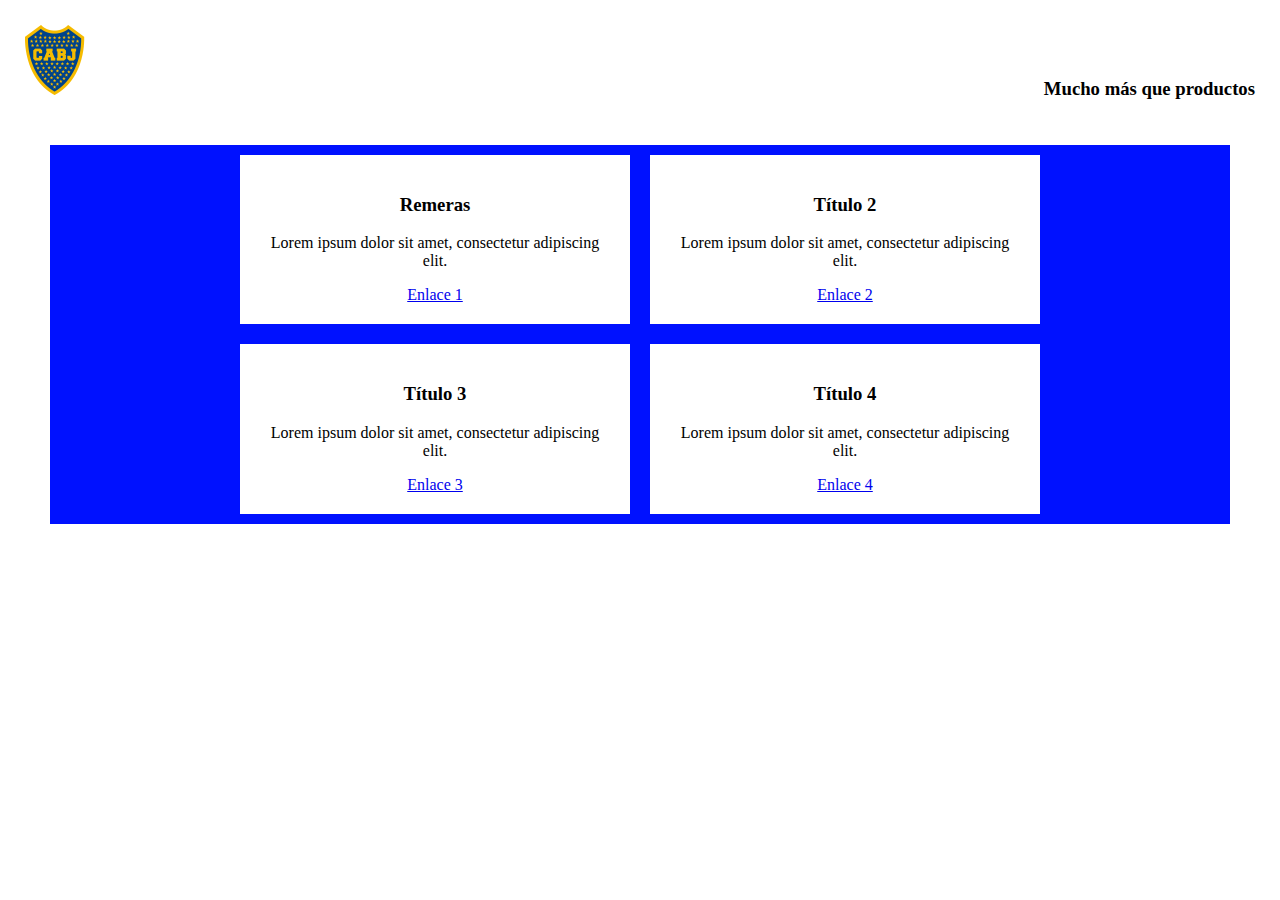
==== index2.html @ 4596a8d8 "tp6" ====
</head>
<link rel="stylesheet" href="estilo.css">
<body>
   <header>
       <div class="container-image">
           <img src="assets.img/logo-boca.png" alt="Imagen de Producto">
       </div>
       <div>
           <h3 class="container-title">Mucho más que productos</h3>
       </div>
   </header>
   <main class="container">
       <div class="box">
           <img src="https://picsum.photos/200" alt="">
           <h3>Remeras</h3>
           <p>Lorem ipsum dolor sit amet, consectetur adipiscing elit.</p>
           <a href="#">Enlace 1</a>
       </div>
       <div class="box">
           <img src="https://picsum.photos/200" alt="">
           <h3>Título 2</h3>
           <p>Lorem ipsum dolor sit amet, consectetur adipiscing elit.</p>
           <a href="#">Enlace 2</a>
       </div>
       <div class="box">
           <img src="https://picsum.photos/200" alt="">
           <h3>Título 3</h3>
           <p>Lorem ipsum dolor sit amet, consectetur adipiscing elit.</p>
           <a href="#">Enlace 3</a>
       </div>
       <div class="box">
           <img src="https://picsum.photos/200" alt="">
           <h3>Título 4</h3>
           <p>Lorem ipsum dolor sit amet, consectetur adipiscing elit.</p>
           <a href="#">Enlace 4</a>
       </div>
   </main>
</body>
</html>
---- estilo.css ----
body {
    background-color: #ffffff;
    margin: 0;
    padding: 0;
}

.container {
    /* Podés visitar: https://developer.mozilla.org/es/docs/Learn/CSS/CSS_layout/Flexbox#el_modelo_flexible para entender el modelo Flexbox */
    display: flex; /* Establece el contenedor como un contenedor flex */
    flex-wrap: wrap; /* Permite que los elementos se envuelvan en líneas adicionales si no hay suficiente espacio */
    justify-content: center; /* Centra los elementos a lo largo del eje principal horizontal */
    align-items: center; /* Centra los elementos a lo largo del eje secundario vertical */
    background-color: #0011ff;
    margin: 0 50px;/* Margen a la derecha y a la izquierda. El valor 0 es para el margen superior e inferior */

}

header {
    display: flex; /* Establece el encabezado como un contenedor flex */
    align-items: baseline; /* Alinea los elementos del encabezado a lo largo de la línea de base */
    justify-content: space-between; /* Distribuye los elementos del encabezado de manera uniforme a lo largo del eje principal horizontal */
    padding: 25px;
}
.container-title {
    width: 100%;
    text-align: center;
    margin-bottom: 20px;
}

.container-image {
    text-align: center;
    margin-bottom: 20px;
}

.box {
    width: 350px;
    padding: 20px;
    background-color: #ffffff;
    margin: 10px;
    text-align: center;
}
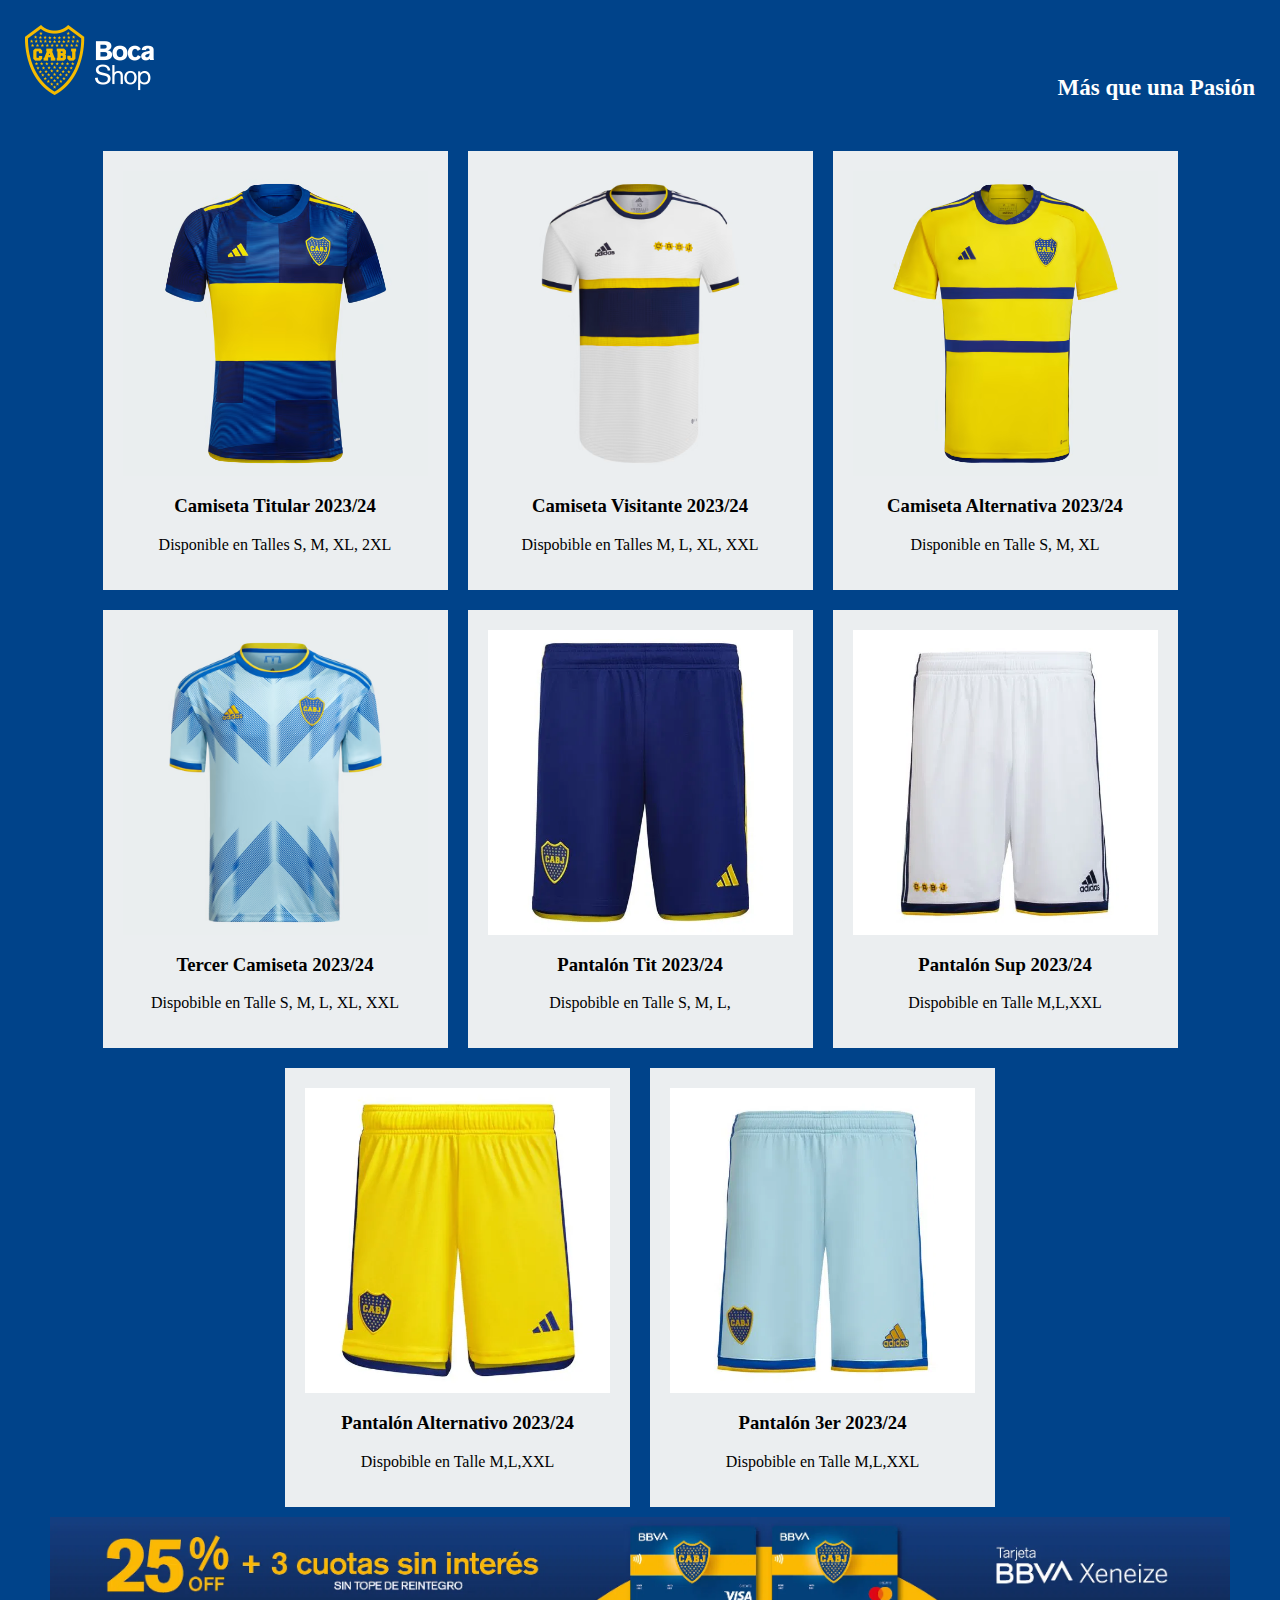
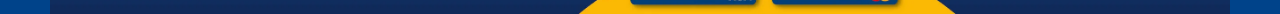
==== commit e467a9eb: "TP6ASSS" ====
--- a/index2.html
+++ b/index2.html
@@ -1,39 +1,75 @@
 </head>
 <link rel="stylesheet" href="estilo.css">
+
 <body>
-   <header>
-       <div class="container-image">
-           <img src="assets.img/logo-boca.png" alt="Imagen de Producto">
-       </div>
-       <div>
-           <h3 class="container-title">Mucho más que productos</h3>
-       </div>
-   </header>
-   <main class="container">
-       <div class="box">
-           <img src="https://picsum.photos/200" alt="">
-           <h3>Remeras</h3>
-           <p>Lorem ipsum dolor sit amet, consectetur adipiscing elit.</p>
-           <a href="#">Enlace 1</a>
-       </div>
-       <div class="box">
-           <img src="https://picsum.photos/200" alt="">
-           <h3>Título 2</h3>
-           <p>Lorem ipsum dolor sit amet, consectetur adipiscing elit.</p>
-           <a href="#">Enlace 2</a>
-       </div>
-       <div class="box">
-           <img src="https://picsum.photos/200" alt="">
-           <h3>Título 3</h3>
-           <p>Lorem ipsum dolor sit amet, consectetur adipiscing elit.</p>
-           <a href="#">Enlace 3</a>
-       </div>
-       <div class="box">
-           <img src="https://picsum.photos/200" alt="">
-           <h3>Título 4</h3>
-           <p>Lorem ipsum dolor sit amet, consectetur adipiscing elit.</p>
-           <a href="#">Enlace 4</a>
-       </div>
-   </main>
+    <header>
+        <div class="container-image">
+            <img src="assets.img/logo-boca.png" alt="Boca shop">
+        </div>
+        <div>
+            <h1 class="h1b">Más que una Pasión</h1>
+        </div>
+    </header>
+    <main >
+
+        <section class="container">
+
+
+            <div class="box">
+                <img class="img" src="assets.img/remera1.avif" alt="">
+                <h3>Camiseta Titular 2023/24</h3>
+                <p>Disponible en Talles S, M, XL, 2XL</p>
+    
+            </div>
+            <div class="box">
+                <img class="img" src="assets.img/cami5.avif" alt="">
+                <h3>Camiseta Visitante 2023/24</h3>
+                <p>Dispobible en Talles M, L, XL, XXL</p>
+    
+            </div>
+            <div class="box">
+                <img class="img" src="assets.img/cami2.avif" alt="">
+                <h3>Camiseta Alternativa 2023/24 </h3>
+                <p>Disponible en Talle S, M, XL</p>
+            </div>
+            <div class="box">
+                <img class="img" src="assets.img/cami4.avif" alt="">
+                <h3>Tercer Camiseta 2023/24</h3>
+                <p>Dispobible en Talle S, M, L, XL, XXL</p>
+            </div>
+            <div class="box">
+                <img class="img" src="assets.img/pant1.webp" alt="">
+                <h3>Pantalón Tit 2023/24</h3>
+                <p>Dispobible en Talle S, M, L,</p>
+            </div>
+            <div class="box">
+                <img class="img" src="assets.img/pant4.webp" alt="">
+                <h3>Pantalón Sup 2023/24</h3>
+                <p>Dispobible en Talle M,L,XXL</p>
+            </div>
+            <div class="box">
+                <img class="img" src="assets.img/pant2.webp" alt="">
+                <h3>Pantalón Alternativo 2023/24</h3>
+                <p>Dispobible en Talle M,L,XXL</p>
+            </div>
+            <div class="box">
+                <img class="img" src="assets.img/pant3.webp" alt="">
+                <h3>Pantalón 3er 2023/24</h3>
+                <p>Dispobible en Talle M,L,XXL</p>
+            </div>
+
+        </section>
+
+
+        <section class="idp">
+            <img src="assets.img/BocaShop2020-TX_25_BannerD.webp" alt="" width="100%">
+
+        </section>
+
+
+
+
+    </main>
 </body>
-</html>
+
+</html>--- a/estilo.css
+++ b/estilo.css
@@ -1,26 +1,35 @@
 body {
-    background-color: #ffffff;
+    background-color: #00438a;
     margin: 0;
     padding: 0;
 }
 
 .container {
     /* Podés visitar: https://developer.mozilla.org/es/docs/Learn/CSS/CSS_layout/Flexbox#el_modelo_flexible para entender el modelo Flexbox */
-    display: flex; /* Establece el contenedor como un contenedor flex */
-    flex-wrap: wrap; /* Permite que los elementos se envuelvan en líneas adicionales si no hay suficiente espacio */
-    justify-content: center; /* Centra los elementos a lo largo del eje principal horizontal */
-    align-items: center; /* Centra los elementos a lo largo del eje secundario vertical */
-    background-color: #0011ff;
-    margin: 0 50px;/* Margen a la derecha y a la izquierda. El valor 0 es para el margen superior e inferior */
+    display: flex;
+    /* Establece el contenedor como un contenedor flex */
+    flex-wrap: wrap;
+    /* Permite que los elementos se envuelvan en líneas adicionales si no hay suficiente espacio */
+    justify-content: center;
+    /* Centra los elementos a lo largo del eje principal horizontal */
+    align-items: center;
+    /* Centra los elementos a lo largo del eje secundario vertical */
+    background-color: #00438a;
+    margin: 0 50px;
+    /* Margen a la derecha y a la izquierda. El valor 0 es para el margen superior e inferior */
 
 }
 
 header {
-    display: flex; /* Establece el encabezado como un contenedor flex */
-    align-items: baseline; /* Alinea los elementos del encabezado a lo largo de la línea de base */
-    justify-content: space-between; /* Distribuye los elementos del encabezado de manera uniforme a lo largo del eje principal horizontal */
+    display: flex;
+    /* Establece el encabezado como un contenedor flex */
+    align-items: baseline;
+    /* Alinea los elementos del encabezado a lo largo de la línea de base */
+    justify-content: space-between;
+    /* Distribuye los elementos del encabezado de manera uniforme a lo largo del eje principal horizontal */
     padding: 25px;
 }
+
 .container-title {
     width: 100%;
     text-align: center;
@@ -33,10 +42,25 @@
 }
 
 .box {
-    width: 350px;
+    width: 305px;
     padding: 20px;
-    background-color: #ffffff;
+    background-color: #ebeef0;
     margin: 10px;
     text-align: center;
 }
 
+.img {
+    width: 100%;
+}
+
+.h1b {
+    justify-content: center;
+    color: #ffffff;
+    font-family: Georgia, 'Times New Roman', Times, serif;
+    font-size: 23;
+}
+.idp{
+    display: flex;
+    justify-content: center;
+    margin: 0 50px;
+  }
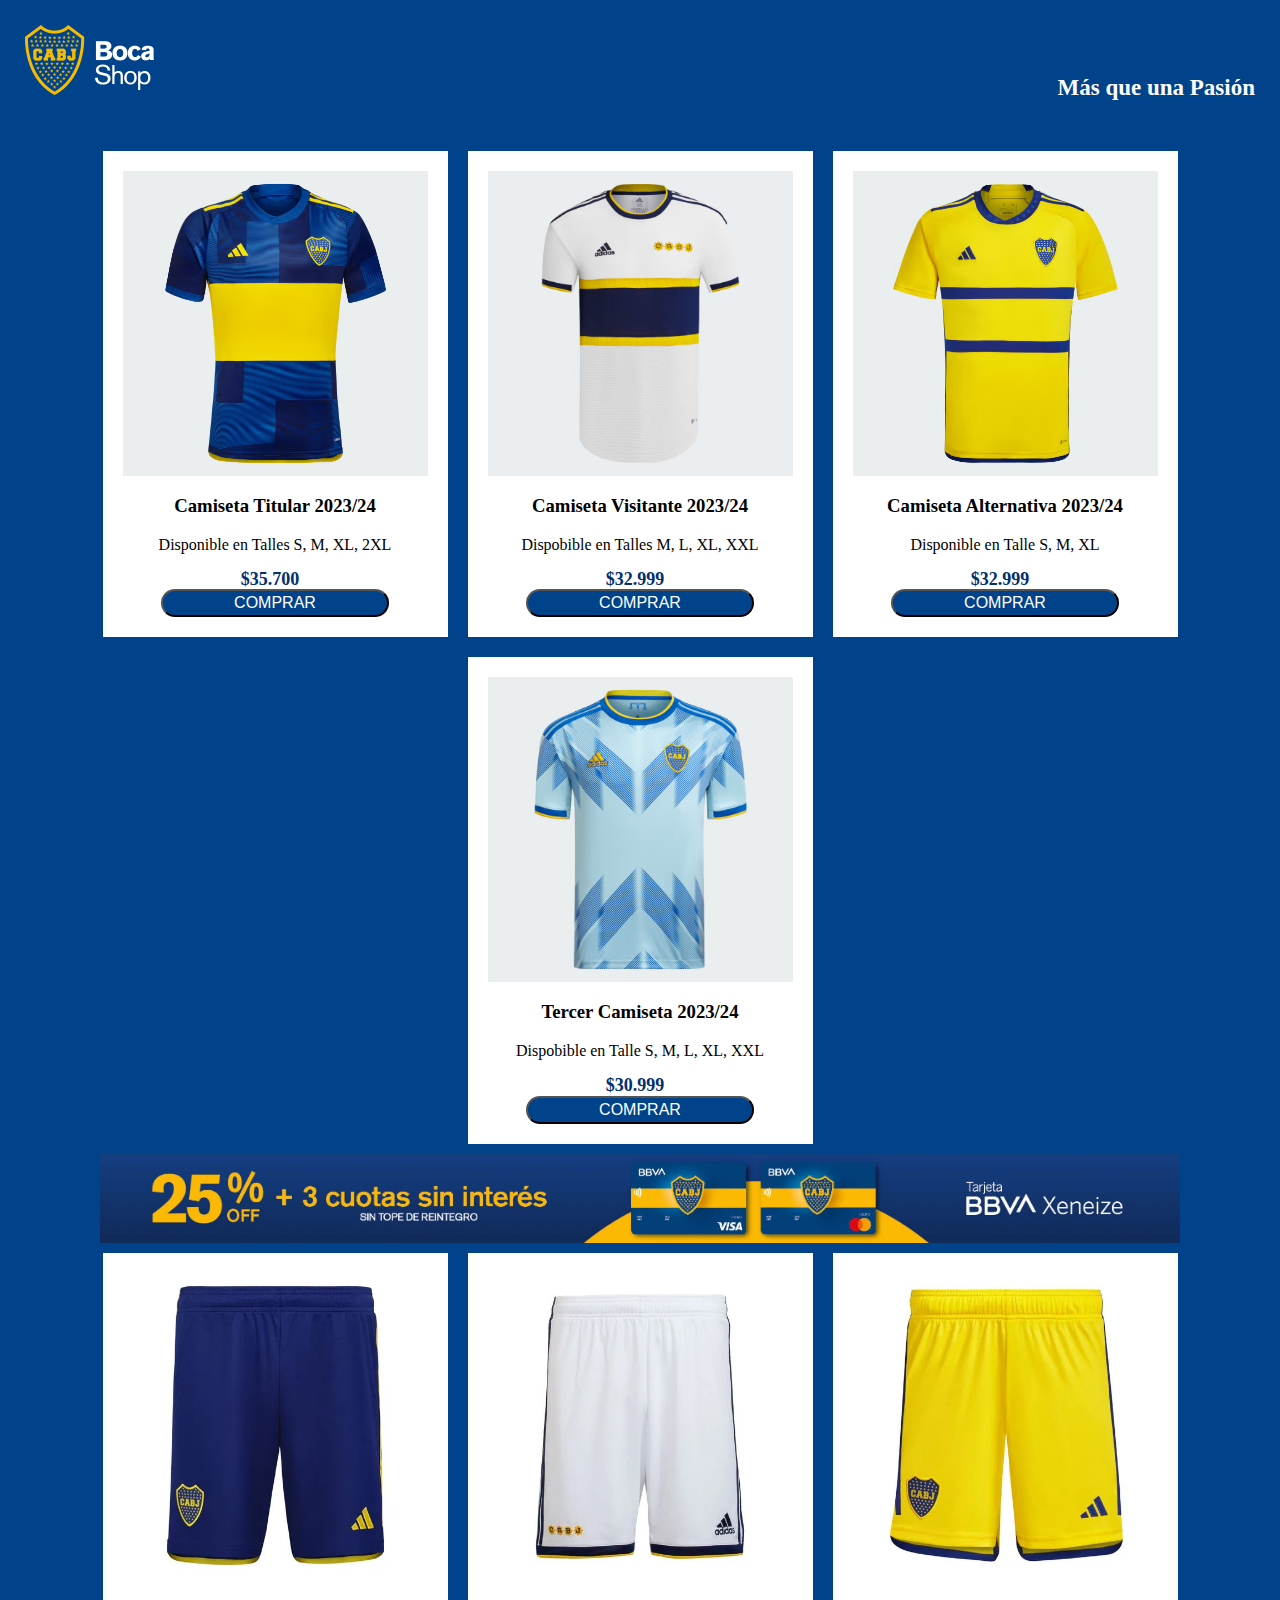
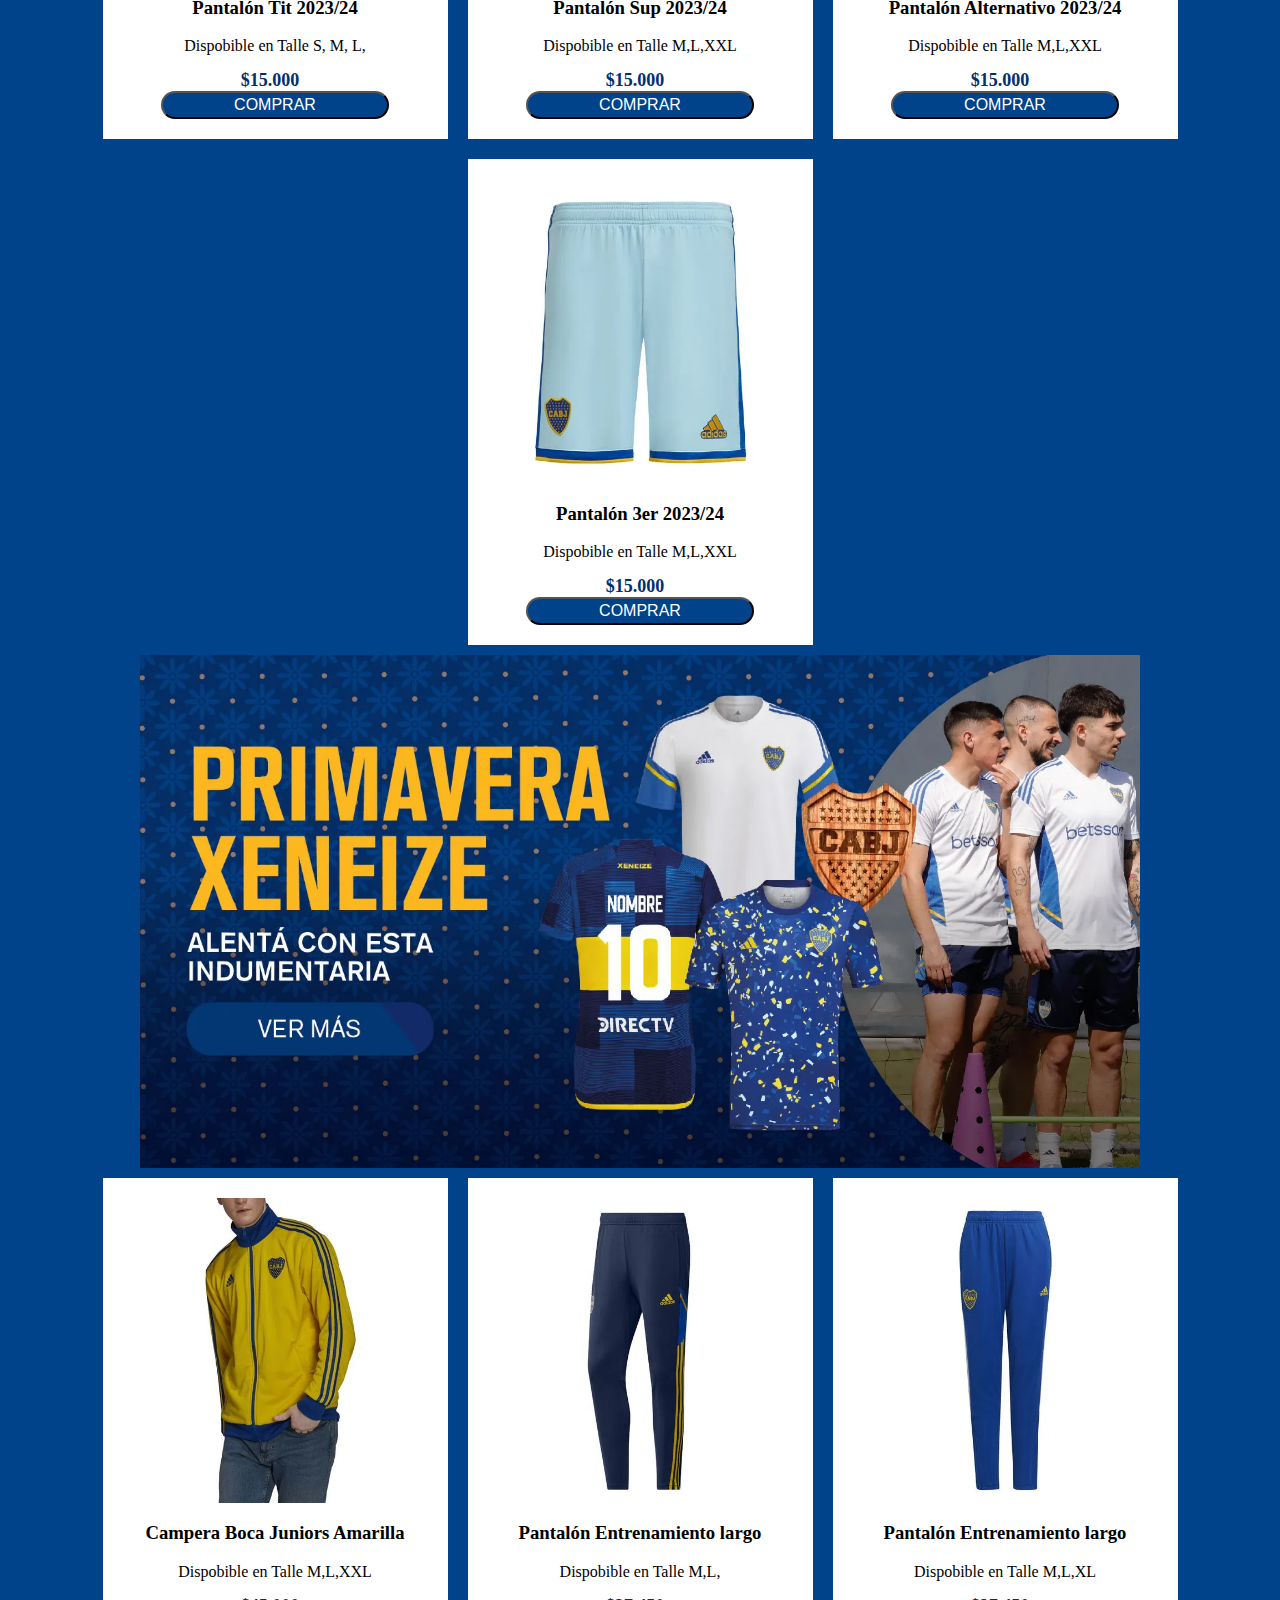
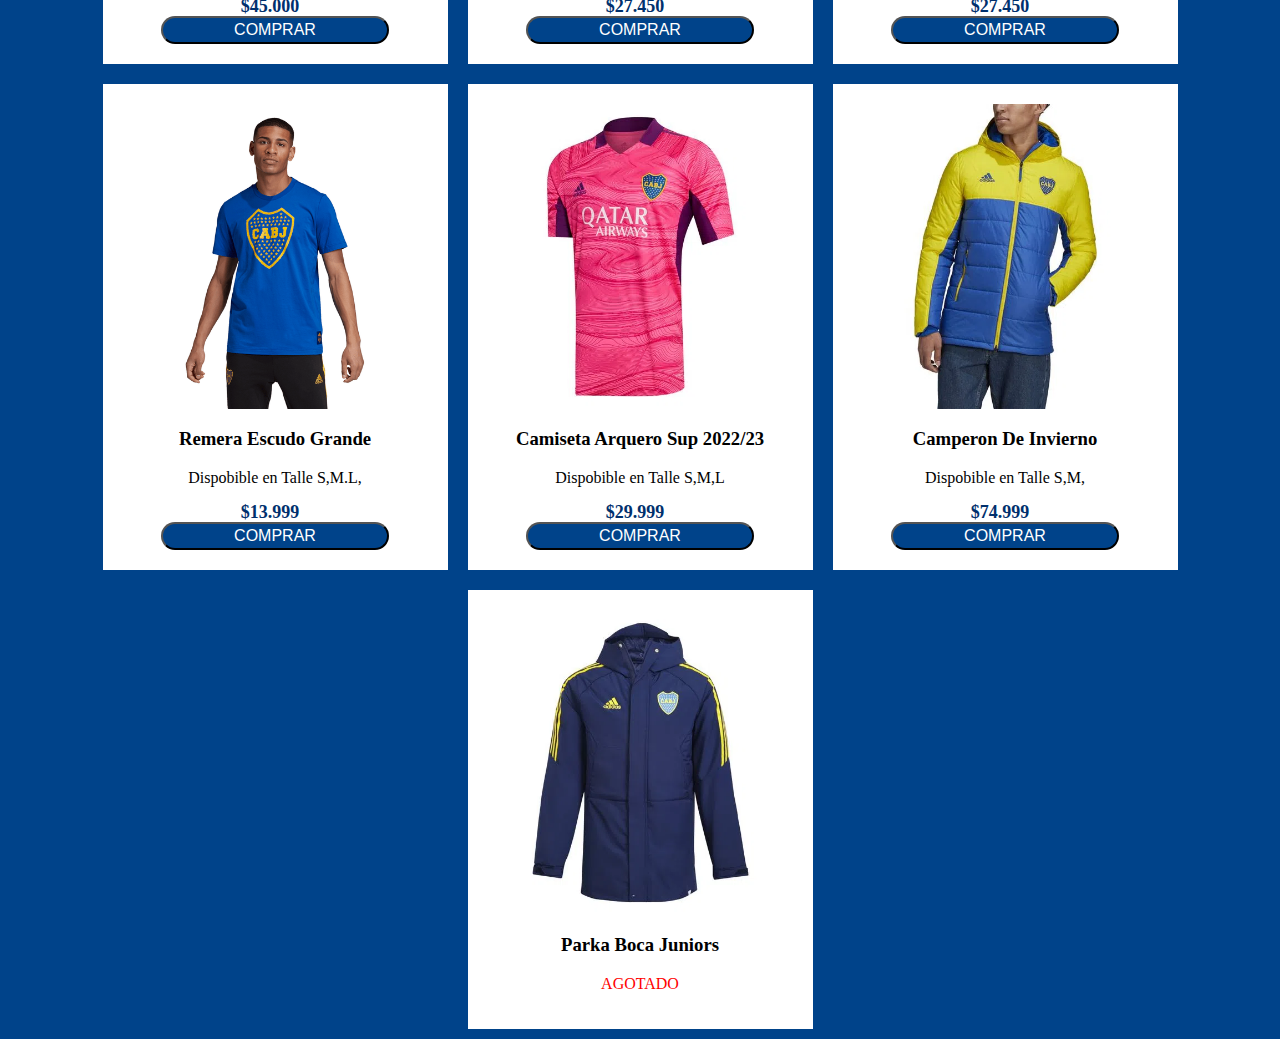
==== commit bc717365: "6 CASI" ====
--- a/index2.html
+++ b/index2.html
@@ -1,5 +1,6 @@
 </head>
 <link rel="stylesheet" href="estilo.css">
+<title>Boca Shop</title>
 
 <body>
     <header>
@@ -10,7 +11,8 @@
             <h1 class="h1b">Más que una Pasión</h1>
         </div>
     </header>
-    <main >
+    <main>
+
 
         <section class="container">
 
@@ -19,56 +21,178 @@
                 <img class="img" src="assets.img/remera1.avif" alt="">
                 <h3>Camiseta Titular 2023/24</h3>
                 <p>Disponible en Talles S, M, XL, 2XL</p>
-    
+                <div>
+                    <span class="precio">$35.700</span>
+                </div>
+                <div>
+                    <button class="boton1">comprar</button>
+                </div>
             </div>
             <div class="box">
                 <img class="img" src="assets.img/cami5.avif" alt="">
                 <h3>Camiseta Visitante 2023/24</h3>
                 <p>Dispobible en Talles M, L, XL, XXL</p>
-    
+                <div>
+                    <span class="precio">$32.999</span>
+                </div>
+                <div>
+                    <button class="boton1">comprar</button>
+                </div>
             </div>
             <div class="box">
                 <img class="img" src="assets.img/cami2.avif" alt="">
                 <h3>Camiseta Alternativa 2023/24 </h3>
                 <p>Disponible en Talle S, M, XL</p>
+                <div>
+                    <span class="precio">$32.999</span>
+                </div>
+                <div>
+                    <button class="boton1">comprar</button>
+                </div>
             </div>
             <div class="box">
                 <img class="img" src="assets.img/cami4.avif" alt="">
                 <h3>Tercer Camiseta 2023/24</h3>
                 <p>Dispobible en Talle S, M, L, XL, XXL</p>
+                <div>
+                    <span class="precio">$30.999</span>
+                </div>
+                <div>
+                    <button class="boton1">comprar</button>
+                </div>
             </div>
+            <section class="idp">
+                <img src="assets.img/BocaShop2020-TX_25_BannerD.webp" alt="" width="100%">
+
+            </section>
             <div class="box">
                 <img class="img" src="assets.img/pant1.webp" alt="">
                 <h3>Pantalón Tit 2023/24</h3>
                 <p>Dispobible en Talle S, M, L,</p>
+                <div>
+                    <span class="precio">$15.000</span>
+                </div>
+                <div>
+                    <button class="boton1">comprar</button>
+                </div>
             </div>
             <div class="box">
                 <img class="img" src="assets.img/pant4.webp" alt="">
                 <h3>Pantalón Sup 2023/24</h3>
                 <p>Dispobible en Talle M,L,XXL</p>
+                <div>
+                    <span class="precio">$15.000</span>
+                </div>
+                <div>
+                    <button class="boton1">comprar</button>
+                </div>
             </div>
             <div class="box">
                 <img class="img" src="assets.img/pant2.webp" alt="">
                 <h3>Pantalón Alternativo 2023/24</h3>
                 <p>Dispobible en Talle M,L,XXL</p>
+                <div>
+                    <span class="precio">$15.000</span>
+                </div>
+                <div>
+                    <button class="boton1">comprar</button>
+                </div>
             </div>
             <div class="box">
                 <img class="img" src="assets.img/pant3.webp" alt="">
                 <h3>Pantalón 3er 2023/24</h3>
                 <p>Dispobible en Talle M,L,XXL</p>
+                <div>
+                    <span class="precio">$15.000</span>
+                </div>
+                <div>
+                    <button class="boton1">comprar</button>
+                </div>
             </div>
 
         </section>
 
-
         <section class="idp">
-            <img src="assets.img/BocaShop2020-TX_25_BannerD.webp" alt="" width="100%">
+            <img src="assets.img/EQUIPATE.webp" alt="" width="1000px">
 
         </section>
+        <section class="container">
+            <div class="box">
+                <img class="img" src="assets.img/campera.webp" alt="">
+                <h3>Campera Boca Juniors Amarilla</h3>
+                <p>Dispobible en Talle M,L,XXL</p>
+                <div>
+                    <span class="precio">$45.000</span>
+                </div>
+                <div>
+                    <button class="boton1">comprar</button>
+                </div>
+            </div>
+            <div class="box">
+                <img class="img" src="assets.img/largo.webp" alt="">
+                <h3>Pantalón Entrenamiento largo</h3>
+                <p>Dispobible en Talle M,L,</p>
+                <div>
+                    <span class="precio">$27.450</span>
+                </div>
+                <div>
+                    <button class="boton1">comprar</button>
+                </div>
+            </div>
+            <div class="box">
+                <img class="img" src="assets.img/pannt2.webp" alt="">
+                <h3>Pantalón Entrenamiento largo</h3>
+                <p>Dispobible en Talle M,L,XL</p>
+                <div>
+                    <span class="precio">$27.450</span>
+                </div>
+                <div>
+                    <button class="boton1">comprar</button>
+                </div>
+            </div>
+            <div class="box">
+                <img class="img" src="assets.img/remeriya.png" alt="">
+                <h3>Remera Escudo Grande</h3>
+                <p>Dispobible en Talle S,M.L,</p>
+                <div>
+                    <span class="precio">$13.999</span>
+                </div>
+                <div>
+                    <button class="boton1">comprar</button>
+                </div>
 
-
-
-
+            </div>
+            <div class="box">
+                <img class="img" src="assets.img/remera2.webp" alt="">
+                <h3>Camiseta Arquero Sup 2022/23</h3>
+                <p>Dispobible en Talle S,M,L</p>
+                <div>
+                    <span class="precio">$29.999</span>
+                </div>
+                <div>
+                    <button class="boton1">comprar</button>
+                </div>
+            </div>
+            <div class="box">
+                <img class="img" src="assets.img/camperon.webp" alt="">
+                <h3>Camperon De Invierno</h3>
+                <p>Dispobible en Talle S,M,</p>
+                <div>
+                    <span class="precio">$74.999</span>
+                </div>
+                <div>
+                    <button class="boton1">comprar</button>
+                </div>
+            </div>
+            <div class="box">
+                <img class="img" src="assets.img/parka.webp" alt="">
+                <h3>Parka Boca Juniors</h3>
+                <div>
+                    <span><p class="p">AGOTADO</p></span>
+                </div>
+                
+        </section>
+        </section>
     </main>
 </body>
 
--- a/estilo.css
+++ b/estilo.css
@@ -44,7 +44,7 @@
 .box {
     width: 305px;
     padding: 20px;
-    background-color: #ebeef0;
+    background-color: #ffffff;
     margin: 10px;
     text-align: center;
 }
@@ -64,3 +64,23 @@
     justify-content: center;
     margin: 0 50px;
   }
+.boton1{
+    width: 228px;
+    color: white;
+    background-color: #00438a;
+    padding: 3px;
+    border-radius: 24px;
+    font-size: 1em;
+    text-transform: uppercase;
+  }
+  .precio{
+    margin: 0 10px 0 0;
+    color: #00306d;
+    font-family: "Work Sans";
+    font-size: 18px;
+    font-weight: 700;
+    line-height: 19.61px;
+  }
+.p{
+    color: rgb(255, 0, 0);
+}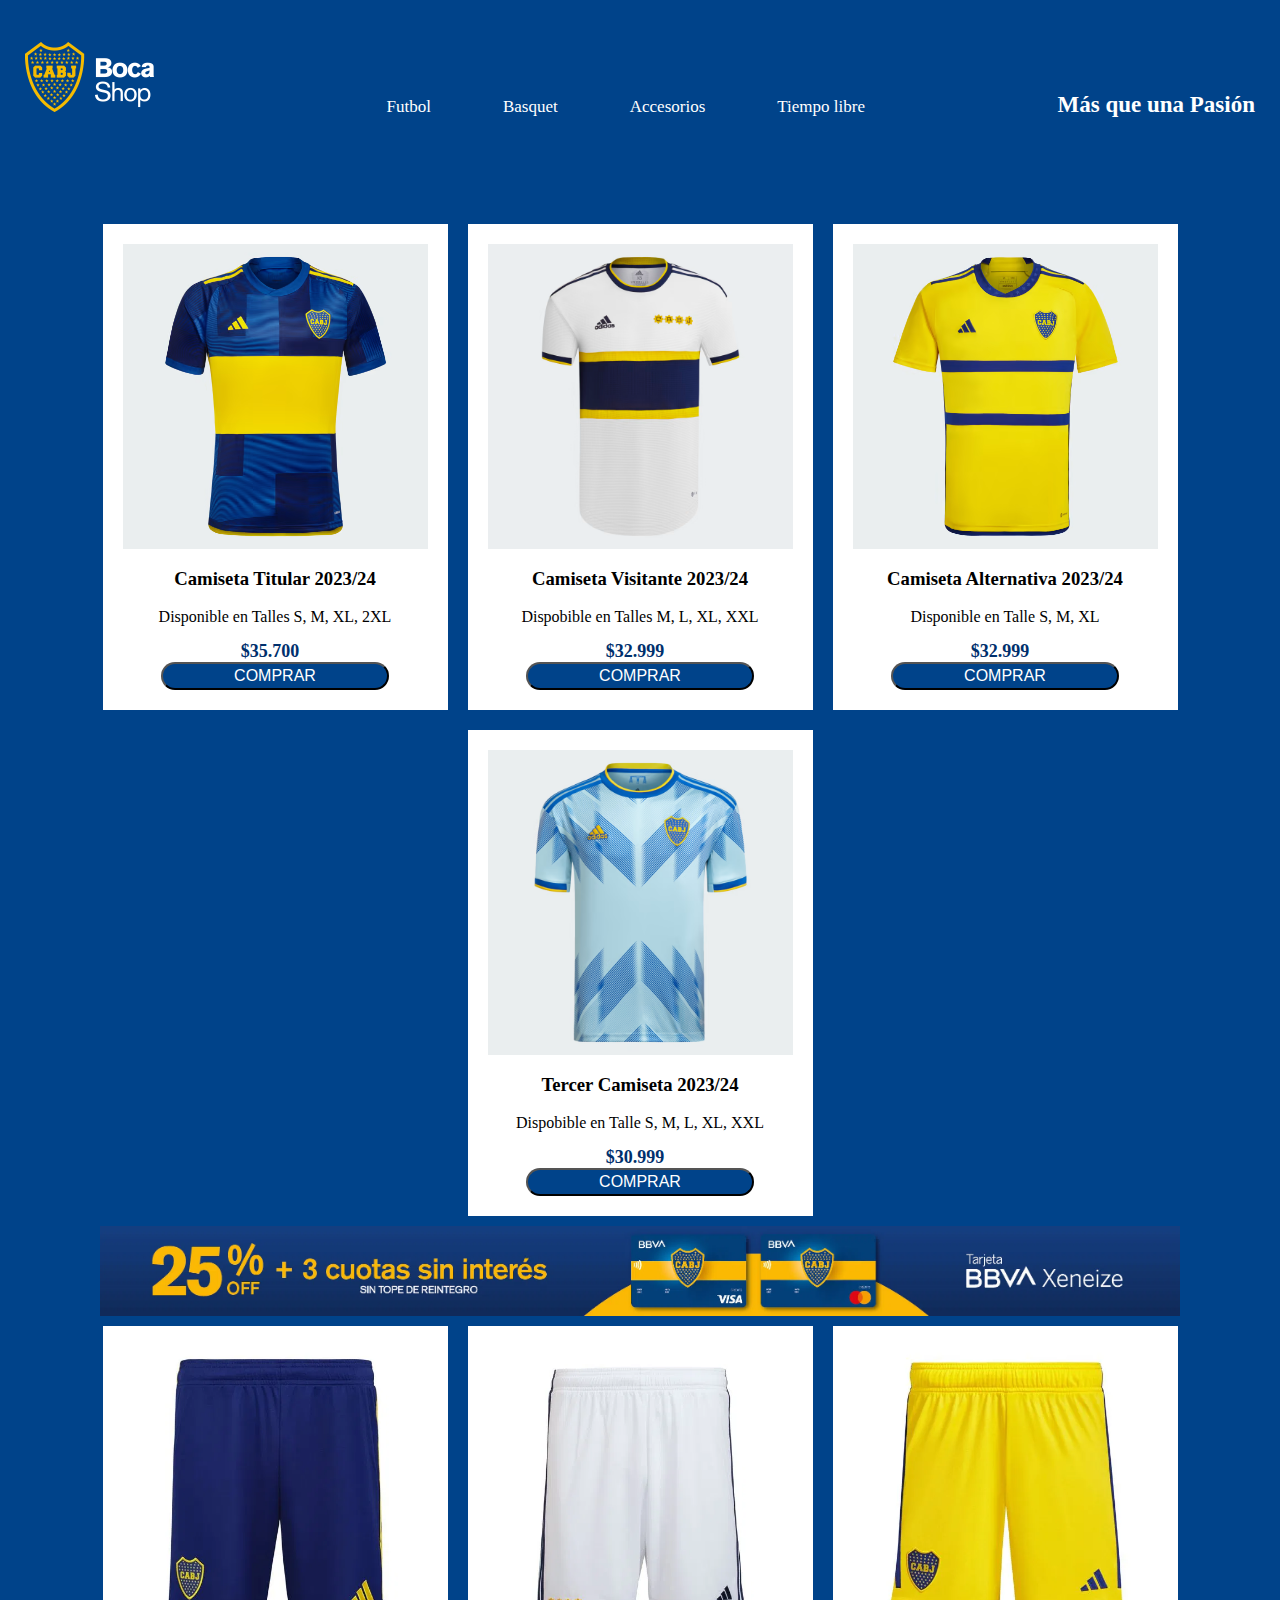
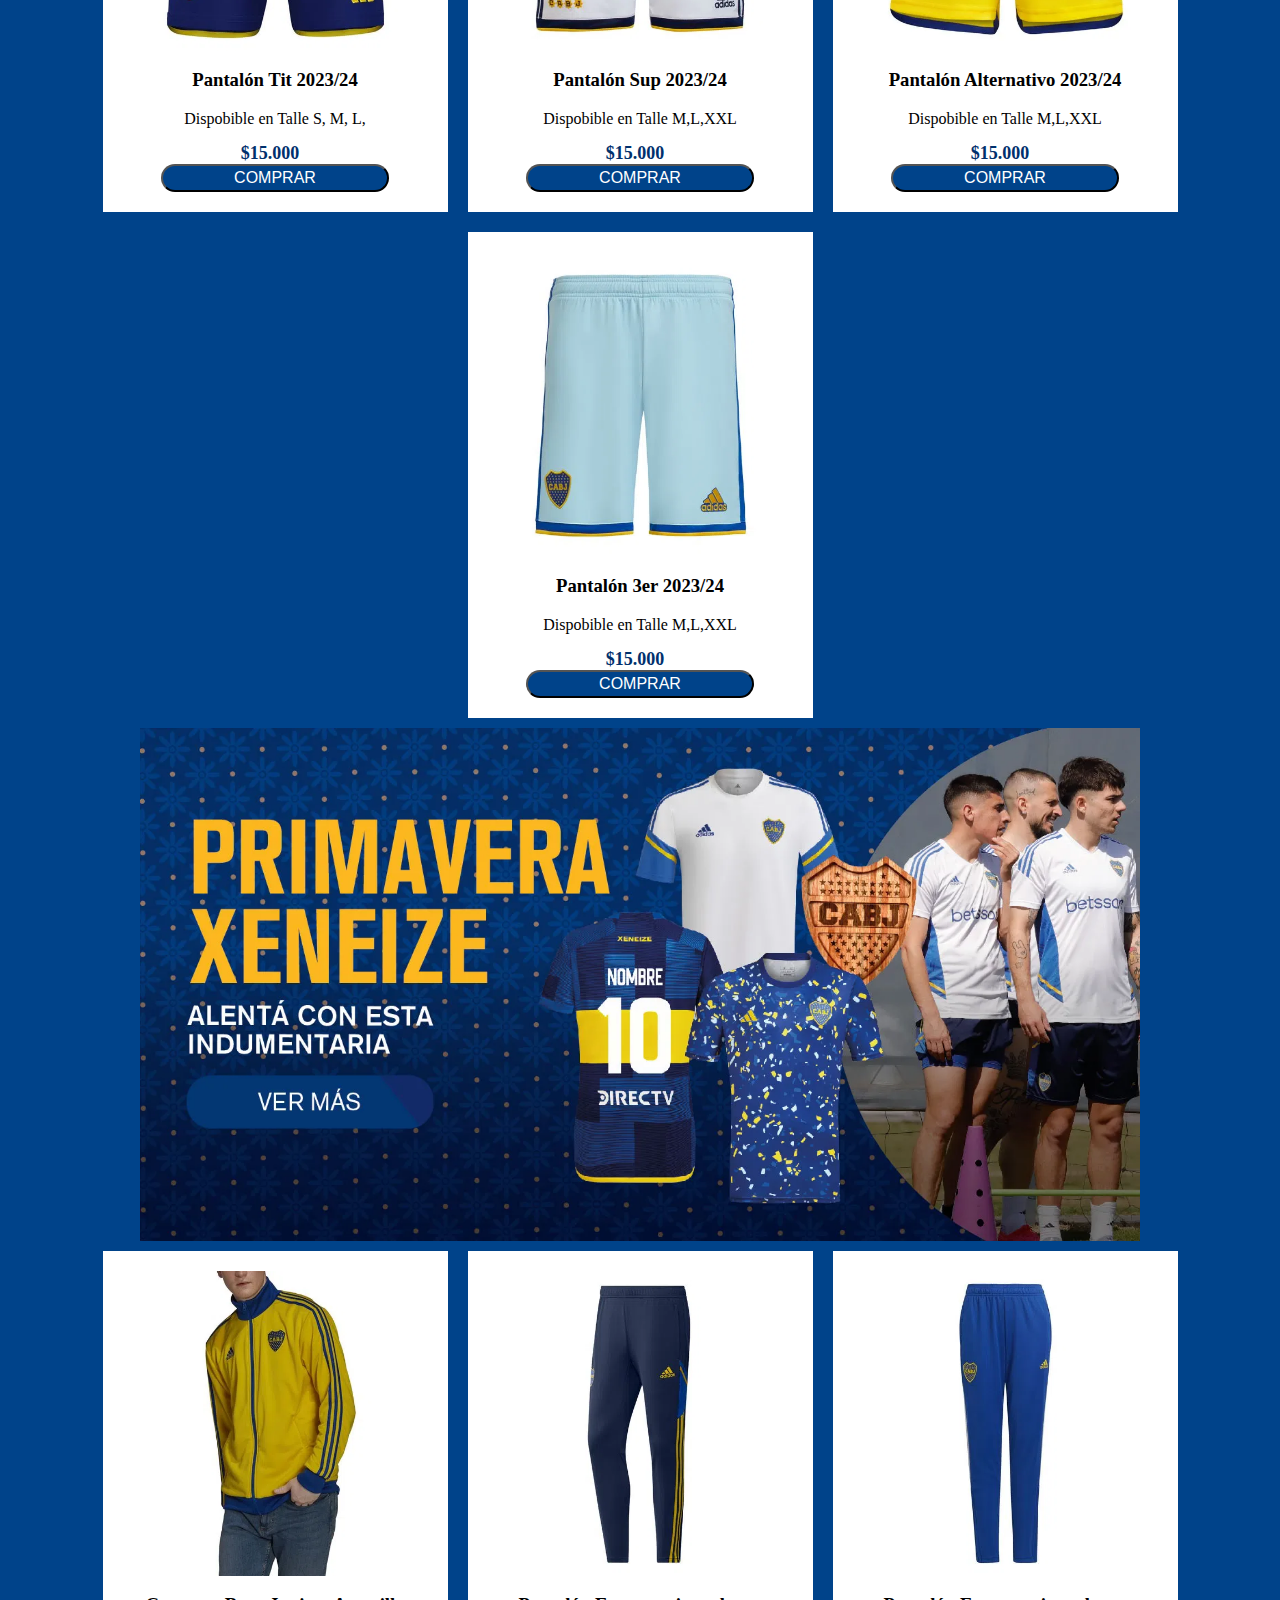
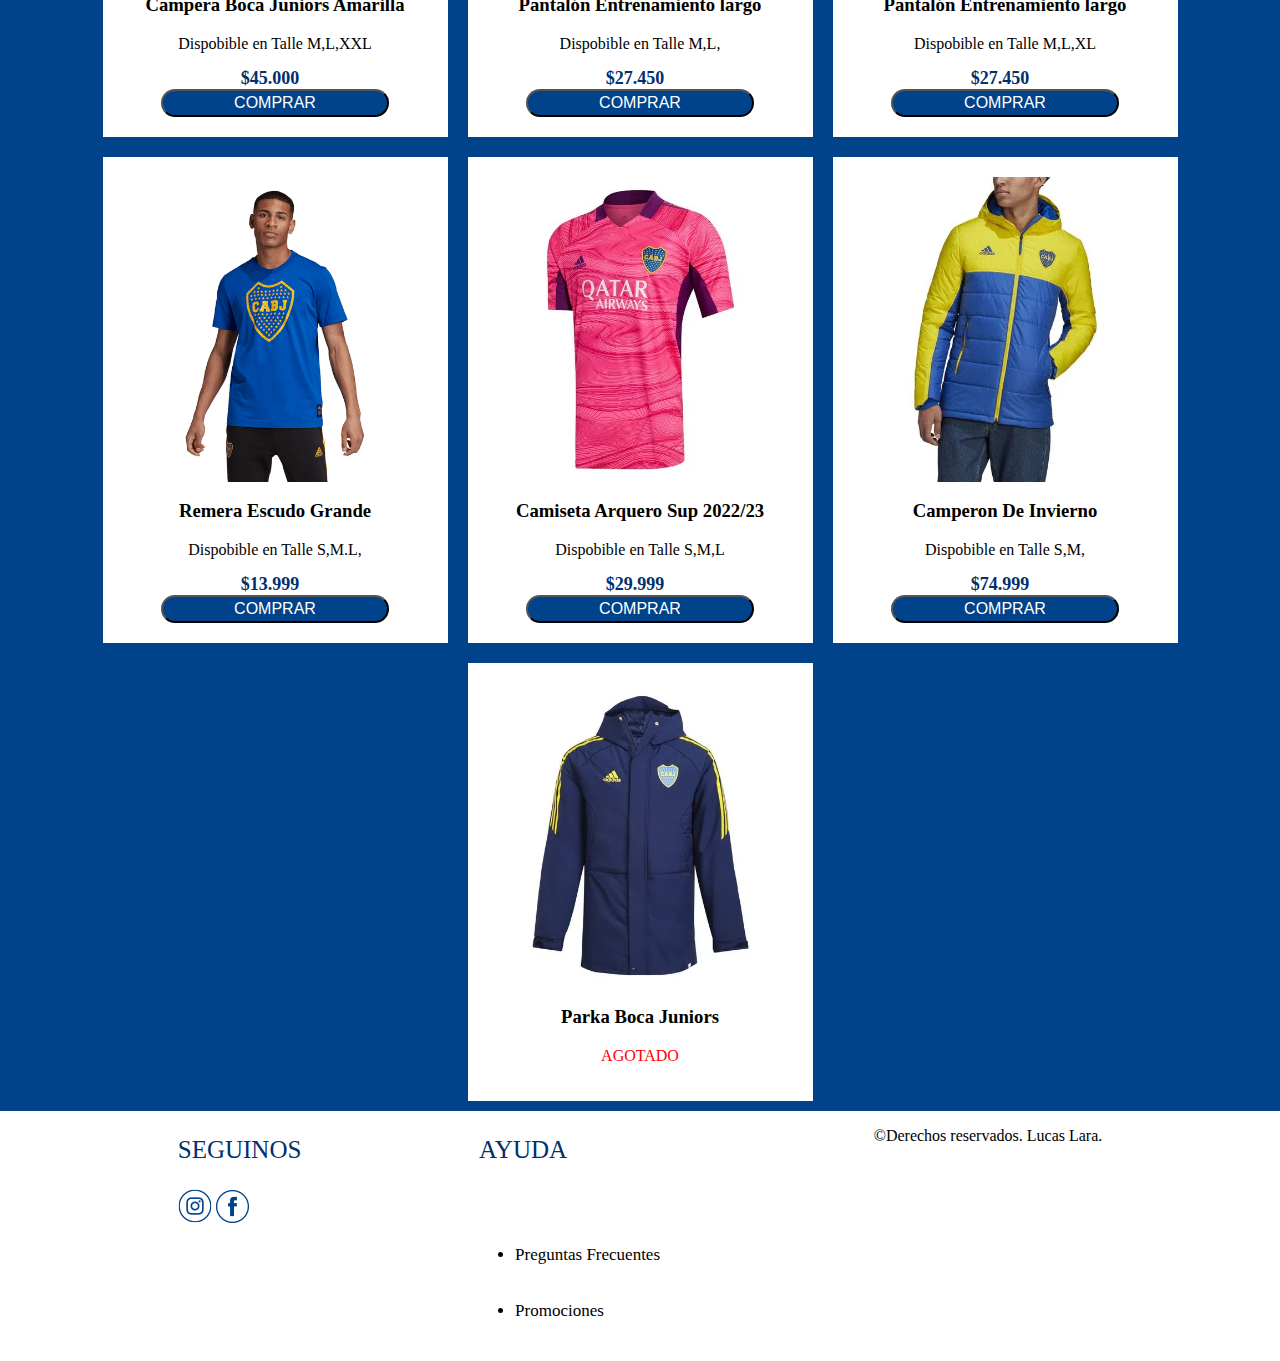
==== commit c1deadaa: "6 terminado" ====
--- a/index2.html
+++ b/index2.html
@@ -7,6 +7,16 @@
         <div class="container-image">
             <img src="assets.img/logo-boca.png" alt="Boca shop">
         </div>
+        <nav>
+            <div class="menu">
+                <ul>
+                    <li>Futbol</li>
+                    <li>Basquet</li>
+                    <li>Accesorios</li>
+                    <li>Tiempo libre</li>
+                </ul>
+            </div>
+        </nav>
         <div>
             <h1 class="h1b">Más que una Pasión</h1>
         </div>
@@ -188,11 +198,37 @@
                 <img class="img" src="assets.img/parka.webp" alt="">
                 <h3>Parka Boca Juniors</h3>
                 <div>
-                    <span><p class="p">AGOTADO</p></span>
-                </div>
-                
+                    <span>
+                        <p class="p">AGOTADO</p>
+                    </span>
+                </div>
+
         </section>
-        </section>
+ 
+        <footer>
+
+            <div class="containerfooter">
+                <div class="column">
+                    <p class="font1">SEGUINOS</p>
+
+                    <img class="img2" src="assets.img/ig.png" alt="">
+                    <img src="assets.img/fb.png" alt="">
+                </div>
+                <div class="column2">
+                    <p class="font1">AYUDA</p>
+                    <ul id="ulconfig">
+                        <li>Preguntas Frecuentes</li>
+                        <li>Promociones</li>
+                    </ul>
+                </div>
+
+                <div>
+                    <p>©Derechos reservados. Lucas Lara.</p>
+                </div>
+            </div>
+
+
+        </footer>
     </main>
 </body>
 
--- a/estilo.css
+++ b/estilo.css
@@ -12,9 +12,7 @@
     /* Permite que los elementos se envuelvan en líneas adicionales si no hay suficiente espacio */
     justify-content: center;
     /* Centra los elementos a lo largo del eje principal horizontal */
-    align-items: center;
     /* Centra los elementos a lo largo del eje secundario vertical */
-    background-color: #00438a;
     margin: 0 50px;
     /* Margen a la derecha y a la izquierda. El valor 0 es para el margen superior e inferior */
 
@@ -59,12 +57,14 @@
     font-family: Georgia, 'Times New Roman', Times, serif;
     font-size: 23;
 }
-.idp{
+
+.idp {
     display: flex;
     justify-content: center;
     margin: 0 50px;
-  }
-.boton1{
+}
+
+.boton1 {
     width: 228px;
     color: white;
     background-color: #00438a;
@@ -72,15 +72,64 @@
     border-radius: 24px;
     font-size: 1em;
     text-transform: uppercase;
-  }
-  .precio{
+}
+
+.precio {
     margin: 0 10px 0 0;
     color: #00306d;
     font-family: "Work Sans";
     font-size: 18px;
     font-weight: 700;
     line-height: 19.61px;
-  }
-.p{
+}
+
+.p {
     color: rgb(255, 0, 0);
+}
+
+.img2 {
+    font-size: 33x33;
+}
+
+.contariner {
+    width: 1000px;
+    margin: 0 auto;
+    /* 0 es margen superior e inferior en 0 / auto es margen derecho e izquierdo en autom{aticos es decir va a agregar argen dependiendo del ancho del viewport */
+    display: flex;
+
+}
+
+footer {
+    height: 250px;
+    background-color: #ffffff;
+}
+
+.containerfooter {
+    display: flex;
+    justify-content: space-evenly;
+}
+
+.font1 {
+    font-size: 25px;
+    color: #00306d;
+}
+
+ul {
+    display: inline-flex;
+    color: #ffffff;
+    list-style: none;
+    font-size: 17px;
+}
+
+ul,
+li {
+    margin: 36px;
+
+}
+
+#ulconfig {
+    list-style: disc;
+    display: inline;
+    color: black;
+    font: 10px;
 }